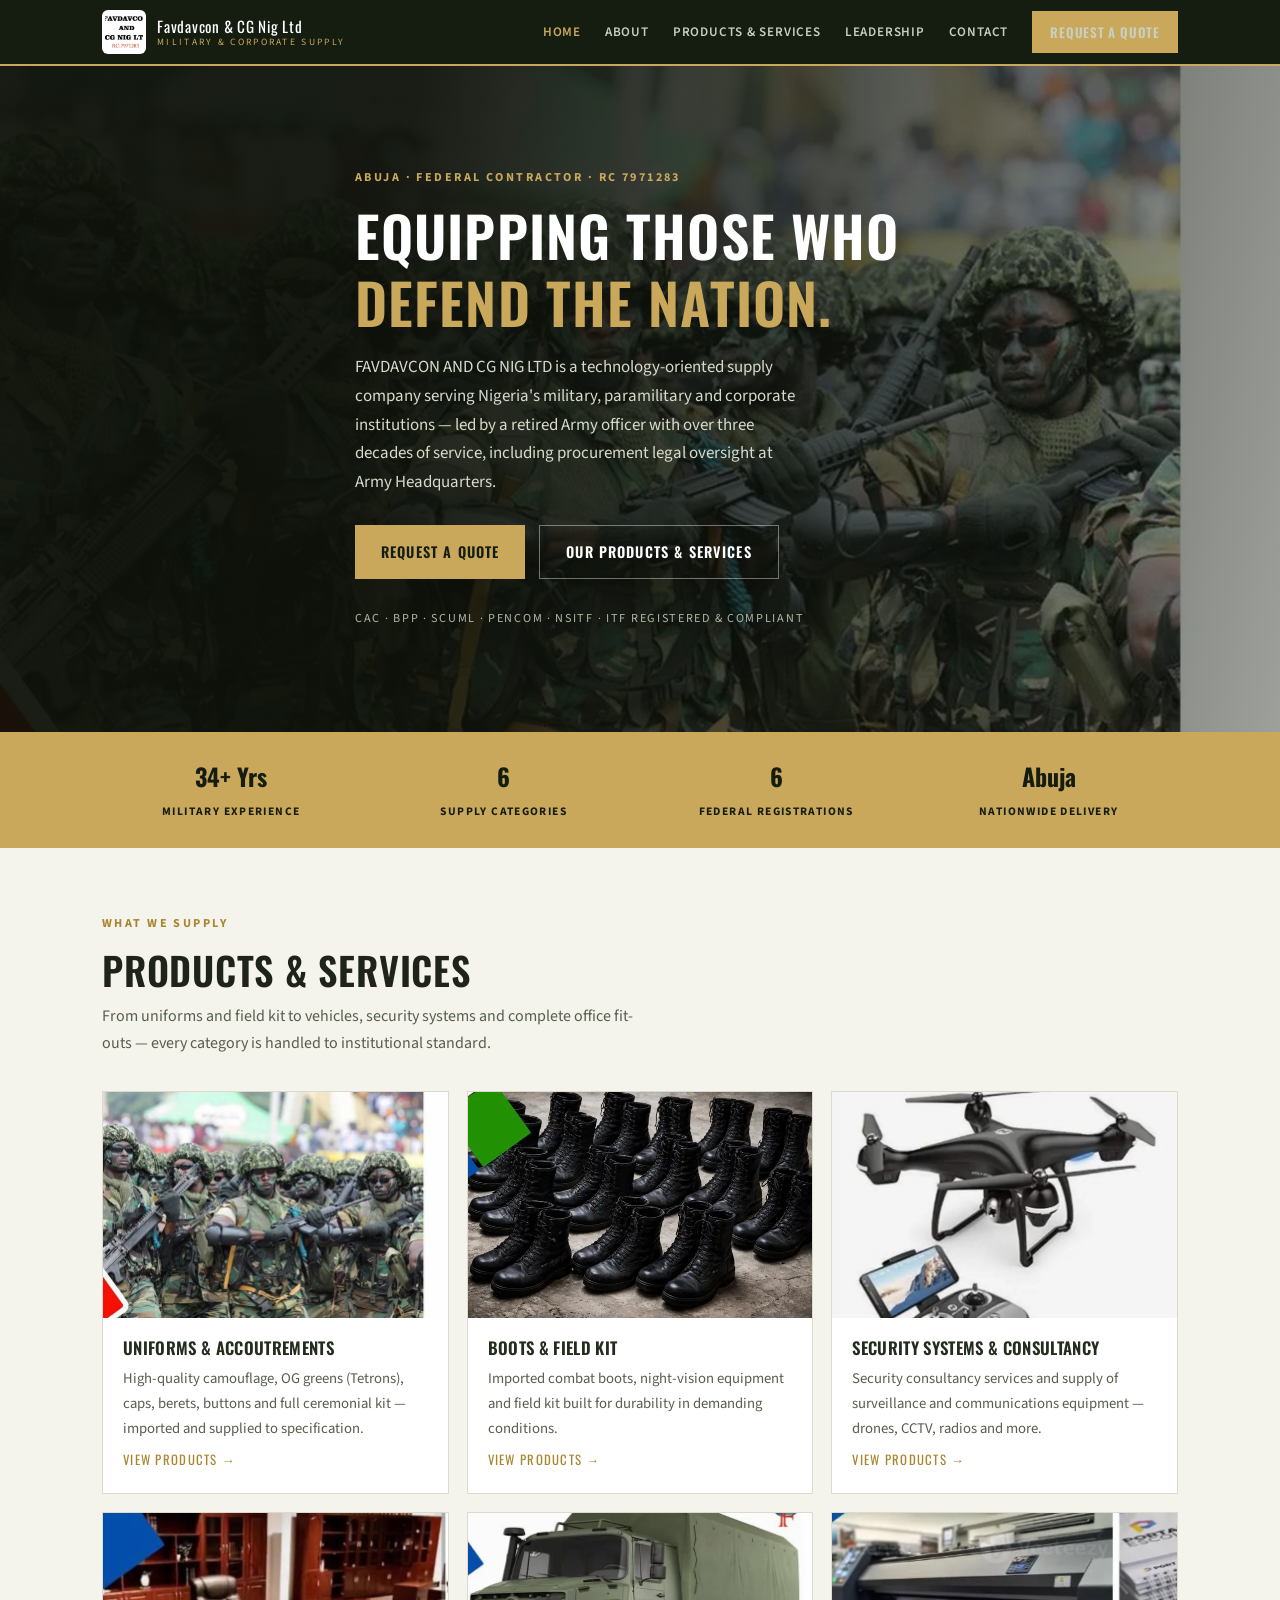
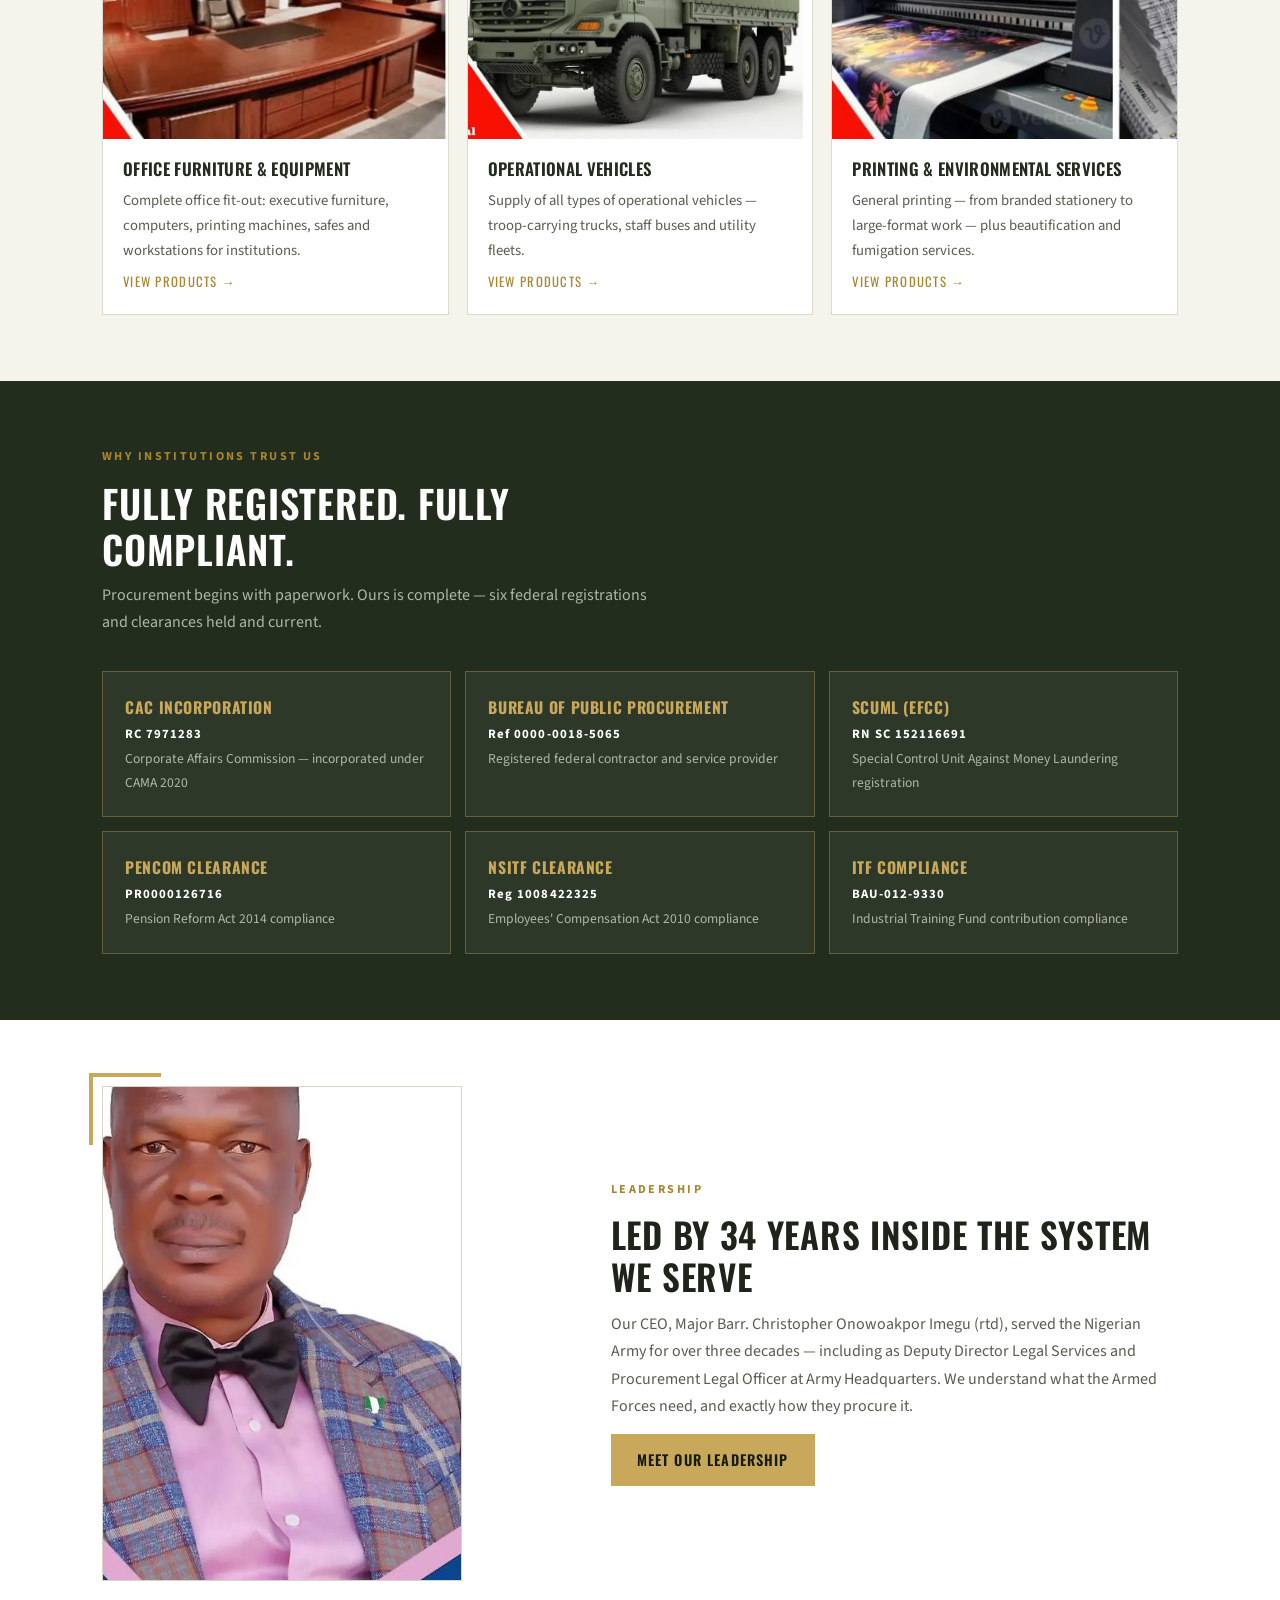
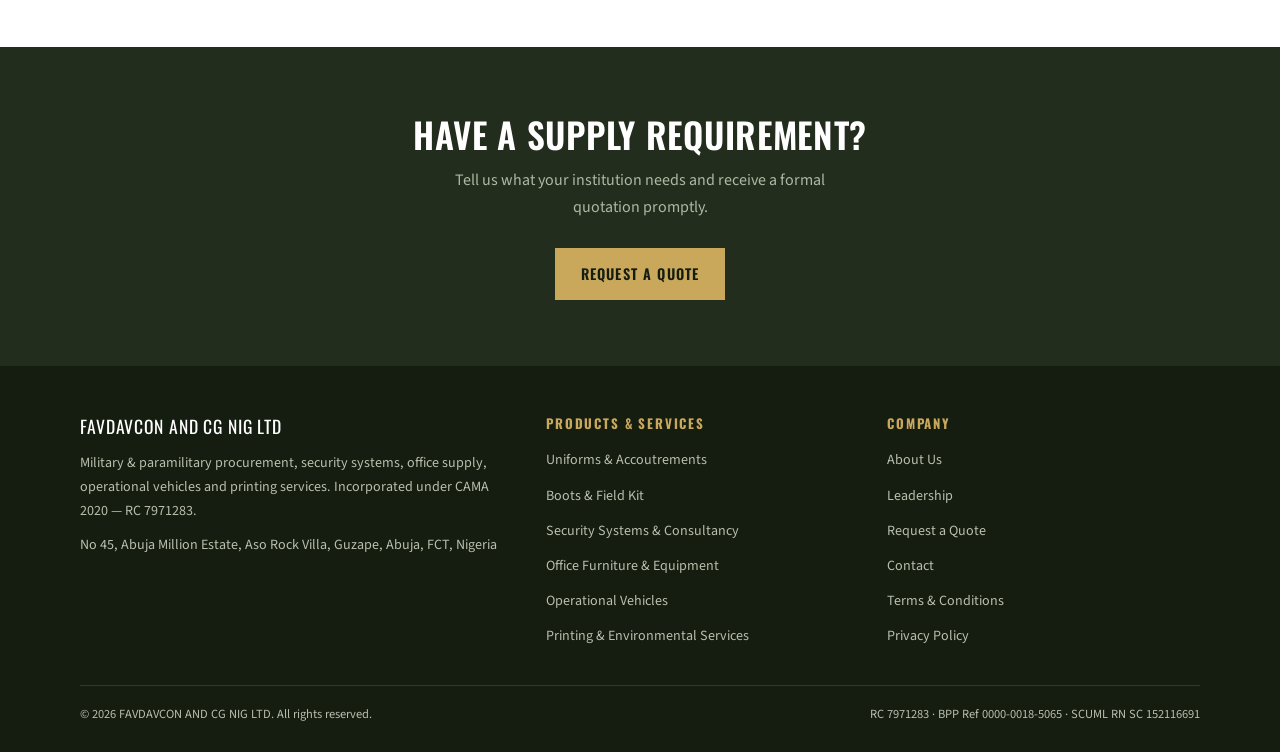
==== index.html @ 27f1bf99 "FAVDAVCON corporate website — 15 pages, product catalog, quote system" ====
<!DOCTYPE html><html lang="en"><head><meta charset="UTF-8">
<meta name="viewport" content="width=device-width, initial-scale=1.0">
<title>FAVDAVCON AND CG NIG LTD — Military & Corporate Supply, Abuja</title><meta name="description" content="Military and paramilitary procurement, security systems, office supply, operational vehicles and printing services. RC 7971283, BPP-registered federal contractor in Abuja.">
<link rel="preconnect" href="https://fonts.googleapis.com"><link rel="preconnect" href="https://fonts.gstatic.com" crossorigin>
<link href="https://fonts.googleapis.com/css2?family=Oswald:wght@500;600&family=Source+Sans+3:wght@400;600;700&display=swap" rel="stylesheet">
<link rel="stylesheet" href="styles.css">
<link rel="icon" href="img/logo.webp">
</head><body>
<header class="top"><div class="top-in">
<a class="brand" href="index.html"><span class="lg"><img src="img/logo.webp" alt="FAVDAVCON AND CG NIG LTD logo"></span>
<span class="brand-name">Favdavcon &amp; CG Nig Ltd<small>Military &amp; Corporate Supply</small></span></a>
<nav><ul class="nav-links"><li><a href="index.html" class="on">Home</a></li><li><a href="about.html" class="">About</a></li><li><a href="products.html" class="">Products & Services</a></li><li><a href="leadership.html" class="">Leadership</a></li><li><a href="contact.html" class="">Contact</a></li><li><a class="btn" style="padding:10px 18px" href="quote.html">Request a Quote</a></li></ul>
<button class="burger" aria-label="Menu" onclick="document.getElementById('mnav').classList.toggle('open')">&#9776;</button></nav></div>
<div class="mnav" id="mnav"><a href="index.html">Home</a><a href="about.html">About</a><a href="products.html">Products & Services</a><a href="leadership.html">Leadership</a><a href="contact.html">Contact</a><a class="sub" href="uniforms.html">Uniforms & Accoutrements</a><a class="sub" href="boots-field-kit.html">Boots & Field Kit</a><a class="sub" href="security-systems.html">Security Systems & Consultancy</a><a class="sub" href="office-supply.html">Office Furniture & Equipment</a><a class="sub" href="vehicles.html">Operational Vehicles</a><a class="sub" href="printing-services.html">Printing & Environmental Services</a><a href="quote.html" style="color:var(--gold)">Request a Quote</a></div></header>

<section class="hero"><div class="wrap">
<span class="eyebrow" style="color:var(--gold)">Abuja · Federal Contractor · RC 7971283</span>
<h1>Equipping those who <em>defend the nation.</em></h1>
<p>FAVDAVCON AND CG NIG LTD is a technology-oriented supply company serving Nigeria's military, paramilitary and corporate institutions — led by a retired Army officer with over three decades of service, including procurement legal oversight at Army Headquarters.</p>
<div class="hero-cta"><a class="btn" href="quote.html">Request a Quote</a><a class="btn btn-line" href="products.html">Our Products &amp; Services</a></div>
<div class="hero-reg">CAC · BPP · SCUML · PenCom · NSITF · ITF Registered &amp; Compliant</div>
</div></section>
<div class="band"><div class="band-in">
<div><b>34+ Yrs</b><span>Military Experience</span></div>
<div><b>6</b><span>Supply Categories</span></div>
<div><b>6</b><span>Federal Registrations</span></div>
<div><b>Abuja</b><span>Nationwide Delivery</span></div>
</div></div>
<section class="sec"><div class="wrap">
<div class="sec-head"><span class="eyebrow">What We Supply</span><h2>Products &amp; Services</h2>
<p>From uniforms and field kit to vehicles, security systems and complete office fit-outs — every category is handled to institutional standard.</p></div>
<div class="grid g3"><a class="card" href="uniforms.html"><div class="im"><img src="img/camo.webp" alt="Uniforms & Accoutrements" loading="lazy"></div>
<div class="bd"><h3>Uniforms & Accoutrements</h3><p>High-quality camouflage, OG greens (Tetrons), caps, berets, buttons and full ceremonial kit — imported and supplied to specification.</p><span class="go">View Products →</span></div></a><a class="card" href="boots-field-kit.html"><div class="im"><img src="img/boots.webp" alt="Boots & Field Kit" loading="lazy"></div>
<div class="bd"><h3>Boots & Field Kit</h3><p>Imported combat boots, night-vision equipment and field kit built for durability in demanding conditions.</p><span class="go">View Products →</span></div></a><a class="card" href="security-systems.html"><div class="im"><img src="img/drone.webp" alt="Security Systems & Consultancy" loading="lazy"></div>
<div class="bd"><h3>Security Systems & Consultancy</h3><p>Security consultancy services and supply of surveillance and communications equipment — drones, CCTV, radios and more.</p><span class="go">View Products →</span></div></a><a class="card" href="office-supply.html"><div class="im"><img src="img/desk1.webp" alt="Office Furniture & Equipment" loading="lazy"></div>
<div class="bd"><h3>Office Furniture & Equipment</h3><p>Complete office fit-out: executive furniture, computers, printing machines, safes and workstations for institutions.</p><span class="go">View Products →</span></div></a><a class="card" href="vehicles.html"><div class="im"><img src="img/truck.webp" alt="Operational Vehicles" loading="lazy"></div>
<div class="bd"><h3>Operational Vehicles</h3><p>Supply of all types of operational vehicles — troop-carrying trucks, staff buses and utility fleets.</p><span class="go">View Products →</span></div></a><a class="card" href="printing-services.html"><div class="im"><img src="img/printer.webp" alt="Printing & Environmental Services" loading="lazy"></div>
<div class="bd"><h3>Printing & Environmental Services</h3><p>General printing — from branded stationery to large-format work — plus beautification and fumigation services.</p><span class="go">View Products →</span></div></a></div>
</div></section>
<section class="sec dark"><div class="wrap">
<div class="sec-head"><span class="eyebrow">Why Institutions Trust Us</span><h2>Fully Registered. Fully Compliant.</h2>
<p>Procurement begins with paperwork. Ours is complete — six federal registrations and clearances held and current.</p></div>
<div class="regs"><div class="reg"><b>CAC Incorporation</b><span class="no">RC 7971283</span><p>Corporate Affairs Commission — incorporated under CAMA 2020</p></div><div class="reg"><b>Bureau of Public Procurement</b><span class="no">Ref 0000-0018-5065</span><p>Registered federal contractor and service provider</p></div><div class="reg"><b>SCUML (EFCC)</b><span class="no">RN SC 152116691</span><p>Special Control Unit Against Money Laundering registration</p></div><div class="reg"><b>PenCom Clearance</b><span class="no">PR0000126716</span><p>Pension Reform Act 2014 compliance</p></div><div class="reg"><b>NSITF Clearance</b><span class="no">Reg 1008422325</span><p>Employees' Compensation Act 2010 compliance</p></div><div class="reg"><b>ITF Compliance</b><span class="no">BAU-012-9330</span><p>Industrial Training Fund contribution compliance</p></div></div>
</div></section>
<section class="sec white"><div class="wrap split">
<div class="portrait"><img src="img/ceo.webp" alt="Major Barr. Christopher Onowoakpor Imegu (rtd), CEO"></div>
<div><span class="eyebrow">Leadership</span>
<h2 style="font-size:clamp(1.5rem,3.6vw,2.2rem)">Led by 34 years inside the system we serve</h2>
<p style="color:var(--ink-soft);margin:14px 0">Our CEO, Major Barr. Christopher Onowoakpor Imegu (rtd), served the Nigerian Army for over three decades — including as Deputy Director Legal Services and Procurement Legal Officer at Army Headquarters. We understand what the Armed Forces need, and exactly how they procure it.</p>
<a class="btn" href="leadership.html">Meet Our Leadership</a></div>
</div></section>
<section class="sec dark" style="text-align:center"><div class="wrap">
<h2 style="font-size:clamp(1.5rem,4vw,2.2rem)">Have a supply requirement?</h2>
<p style="color:var(--muted);margin:12px auto 26px;max-width:52ch">Tell us what your institution needs and receive a formal quotation promptly.</p>
<a class="btn" href="quote.html">Request a Quote</a>
</div></section>
<footer><div class="f-grid">
<div><div class="f-brand">FAVDAVCON AND CG NIG LTD</div>
<p>Military &amp; paramilitary procurement, security systems, office supply, operational vehicles and printing services. Incorporated under CAMA 2020 — RC 7971283.</p>
<p style="margin-top:10px">No 45, Abuja Million Estate, Aso Rock Villa, Guzape, Abuja, FCT, Nigeria</p></div>
<div><h4>Products &amp; Services</h4><ul><li><a href="uniforms.html">Uniforms & Accoutrements</a></li><li><a href="boots-field-kit.html">Boots & Field Kit</a></li><li><a href="security-systems.html">Security Systems & Consultancy</a></li><li><a href="office-supply.html">Office Furniture & Equipment</a></li><li><a href="vehicles.html">Operational Vehicles</a></li><li><a href="printing-services.html">Printing & Environmental Services</a></li></ul></div>
<div><h4>Company</h4><ul><li><a href="about.html">About Us</a></li><li><a href="leadership.html">Leadership</a></li><li><a href="quote.html">Request a Quote</a></li><li><a href="contact.html">Contact</a></li><li><a href="terms.html">Terms &amp; Conditions</a></li><li><a href="privacy.html">Privacy Policy</a></li></ul></div></div>
<div class="f-bottom"><span>© 2026 FAVDAVCON AND CG NIG LTD. All rights reserved.</span><span>RC 7971283 · BPP Ref 0000-0018-5065 · SCUML RN SC 152116691</span></div></footer>
</body></html>
---- styles.css ----
:root{--olive:#232D1E;--olive-2:#2E3A27;--dark:#151C10;--gold:#C9A85C;--gold-d:#A9852F;--paper:#F4F3EC;--white:#FFFFFF;--ink:#1E2419;--ink-soft:#565E4E;--muted:#AEB8A2;
--disp:'Oswald',sans-serif;--body:'Source Sans 3',sans-serif}
*,*::before,*::after{box-sizing:border-box;margin:0;padding:0}
html{scroll-behavior:smooth}
body{background:var(--paper);color:var(--ink);font-family:var(--body);line-height:1.7;-webkit-font-smoothing:antialiased}
img{display:block;max-width:100%}a{color:inherit}
h1,h2,h3{font-family:var(--disp);font-weight:600;line-height:1.2;letter-spacing:.02em;text-transform:uppercase}
.wrap{max-width:1120px;margin:0 auto;padding:0 22px}
.eyebrow{color:var(--gold-d);font-weight:700;font-size:.76rem;letter-spacing:.2em;text-transform:uppercase;display:block;margin-bottom:12px}
.btn{display:inline-flex;align-items:center;gap:8px;background:var(--gold);color:var(--dark);font-family:var(--disp);font-weight:600;font-size:.9rem;letter-spacing:.08em;text-transform:uppercase;padding:14px 26px;text-decoration:none;border:none;cursor:pointer;transition:background .15s,transform .15s}
.btn:hover{background:#DDBE74;transform:translateY(-2px)}
.btn-line{background:transparent;color:var(--white);border:1px solid rgba(255,255,255,.4)}
.btn-line:hover{background:rgba(255,255,255,.08)}
.top{position:sticky;top:0;z-index:80;background:var(--dark);border-bottom:2px solid var(--gold)}
.top-in{max-width:1120px;margin:0 auto;display:flex;align-items:center;justify-content:space-between;gap:12px;padding:10px 22px}
.brand{display:flex;align-items:center;gap:11px;text-decoration:none;color:var(--white)}
.brand .lg{background:var(--white);border-radius:6px;padding:3px;width:44px;height:44px;display:flex;align-items:center;justify-content:center;flex:none}
.brand .lg img{max-height:38px;width:auto}
.brand-name{font-family:var(--disp);font-size:.95rem;line-height:1.25;letter-spacing:.05em}
.brand-name small{display:block;font-family:var(--body);font-size:.6rem;letter-spacing:.24em;color:var(--gold);text-transform:uppercase}
.nav-links{display:none;gap:24px;list-style:none;align-items:center}
.nav-links>li{position:relative}
.nav-links a{text-decoration:none;font-weight:600;font-size:.82rem;letter-spacing:.06em;color:#C9CFC0;text-transform:uppercase;padding:8px 0}
.nav-links a:hover,.nav-links a.on{color:var(--gold)}
.burger{background:none;border:1px solid var(--gold);color:var(--gold);font-size:1.4rem;line-height:1;cursor:pointer;padding:6px 11px}
.mnav{display:none;background:var(--olive);border-top:1px solid rgba(255,255,255,.1)}
.mnav.open{display:block}
.mnav a{display:block;padding:14px 22px;text-decoration:none;color:#E7EADF;font-weight:600;font-size:.9rem;border-bottom:1px solid rgba(255,255,255,.07)}
.mnav a:hover{color:var(--gold)}
.mnav .sub{padding-left:40px;font-size:.83rem;color:var(--muted)}
@media(min-width:980px){.nav-links{display:flex}.burger,.mnav{display:none!important}}
.hero{position:relative;isolation:isolate;min-height:74vh;display:flex;align-items:center;padding:64px 0;color:var(--white)}
.hero::before{content:"";position:absolute;inset:0;z-index:-2;background:url('img/hero.webp') center 30%/cover no-repeat}
.hero::after{content:"";position:absolute;inset:0;z-index:-1;background:linear-gradient(100deg,rgba(13,17,9,.95) 30%,rgba(13,17,9,.75) 58%,rgba(21,28,16,.42))}
.hero h1{font-size:clamp(2rem,5.2vw,3.5rem);max-width:19ch}
.hero h1 em{font-style:normal;color:var(--gold)}
.hero p{color:#D6DBCB;font-size:1.06rem;max-width:56ch;margin:18px 0 28px}
.hero-cta{display:flex;gap:14px;flex-wrap:wrap}
.hero-reg{margin-top:30px;font-size:.76rem;letter-spacing:.14em;text-transform:uppercase;color:var(--muted)}
.band{background:var(--gold)}
.band-in{max-width:1120px;margin:0 auto;padding:24px 22px;display:grid;grid-template-columns:repeat(2,1fr);gap:14px;text-align:center;color:var(--dark)}
.band b{display:block;font-family:var(--disp);font-size:1.5rem}
.band span{font-size:.72rem;font-weight:700;letter-spacing:.12em;text-transform:uppercase}
@media(min-width:760px){.band-in{grid-template-columns:repeat(4,1fr)}}
.sec{padding:66px 0}
.sec.dark{background:var(--olive);color:var(--white)}
.sec.white{background:var(--white)}
.sec-head{margin-bottom:34px;max-width:70ch}
.sec-head h2{font-size:clamp(1.6rem,4vw,2.4rem)}
.sec-head p{color:var(--ink-soft);margin-top:10px}
.sec.dark .sec-head p{color:var(--muted)}
.grid{display:grid;gap:18px}
@media(min-width:700px){.grid.g2{grid-template-columns:1fr 1fr}.grid.g3{grid-template-columns:repeat(3,1fr)}}
.card{background:var(--white);border:1px solid #DCDACC;text-decoration:none;display:flex;flex-direction:column;transition:transform .18s,box-shadow .18s}
.card:hover{transform:translateY(-4px);box-shadow:0 16px 34px rgba(21,28,16,.16)}
.card .im{aspect-ratio:16/10.5;overflow:hidden;background:#E7E5DA}
.card .im img{width:100%;height:100%;object-fit:cover;transition:transform .3s}
.card:hover .im img{transform:scale(1.05)}
.card .bd{padding:20px 20px 22px;display:flex;flex-direction:column;gap:8px;flex:1}
.card h3{font-size:1.05rem;color:var(--olive)}
.card p{font-size:.92rem;color:var(--ink-soft);flex:1}
.card .go{font-family:var(--disp);font-size:.8rem;letter-spacing:.1em;text-transform:uppercase;color:var(--gold-d)}
.pagehero{background:var(--olive);color:var(--white);padding:58px 0}
.pagehero h1{font-size:clamp(1.9rem,5vw,3rem)}
.pagehero p{color:var(--muted);margin-top:12px;max-width:64ch;font-size:1.03rem}
.crumb{font-size:.78rem;letter-spacing:.1em;text-transform:uppercase;color:var(--gold);margin-bottom:14px}
.crumb a{color:var(--gold);text-decoration:none}.crumb a:hover{text-decoration:underline}
.regs{display:grid;gap:14px}
@media(min-width:760px){.regs{grid-template-columns:repeat(3,1fr)}}
.reg{background:rgba(255,255,255,.05);border:1px solid rgba(201,168,92,.35);padding:22px}
.reg b{font-family:var(--disp);display:block;font-size:.98rem;letter-spacing:.04em;text-transform:uppercase;color:var(--gold)}
.reg .no{font-size:.8rem;letter-spacing:.08em;color:var(--white);margin:4px 0 8px;font-weight:700}
.reg p{font-size:.85rem;color:var(--muted)}
.split{display:grid;gap:36px;align-items:center}
@media(min-width:860px){.split{grid-template-columns:1fr 1.2fr}}
.portrait{position:relative;max-width:360px}
.portrait img{width:100%;border:1px solid #D8D5C6}
.portrait::before{content:"";position:absolute;right:-13px;bottom:-13px;width:80%;height:55%;background:var(--olive);z-index:-1}
.portrait::after{content:"";position:absolute;top:-13px;left:-13px;width:72px;height:72px;border-top:4px solid var(--gold);border-left:4px solid var(--gold)}
.f-card{background:var(--white);border:1px solid #DCDACC;padding:32px 26px;max-width:760px;margin:0 auto}
.f-row{margin-bottom:16px}
.f-row label{display:block;font-family:var(--disp);font-weight:600;font-size:.76rem;letter-spacing:.12em;text-transform:uppercase;color:var(--olive);margin-bottom:7px}
.f-row input,.f-row select,.f-row textarea{width:100%;background:var(--paper);border:1px solid #C9C6B6;color:var(--ink);padding:13px;font-family:var(--body);font-size:1rem}
.f-row textarea{min-height:130px;resize:vertical}
.f-row input:focus,.f-row select:focus,.f-row textarea:focus{border-color:var(--gold-d);outline:none}
.f-note{font-size:.8rem;color:var(--ink-soft);margin-top:14px}
.ccards{display:grid;gap:14px}
@media(min-width:760px){.ccards{grid-template-columns:repeat(3,1fr)}}
.ccard{background:var(--white);border:1px solid #DCDACC;padding:24px;text-align:center}
.ccard h3{font-size:.95rem;color:var(--olive);margin:8px 0 8px}
.ccard p{font-size:.92rem;color:var(--ink-soft)}
.ccard a{font-weight:700;color:var(--gold-d)}
.legal h2{font-size:1.2rem;margin:28px 0 10px;color:var(--olive)}
.legal p,.legal li{color:var(--ink-soft);margin-bottom:12px}.legal ul{padding-left:22px}
footer{background:var(--dark);color:#B9BFAD;padding:46px 22px 26px}
.f-grid{max-width:1120px;margin:0 auto;display:grid;gap:28px}
@media(min-width:760px){.f-grid{grid-template-columns:1.4fr 1fr 1fr}}
footer .f-brand{font-family:var(--disp);font-size:1.1rem;color:var(--white);letter-spacing:.05em;text-transform:uppercase;margin-bottom:10px}
footer p,footer a{font-size:.88rem}
footer a{color:#B9BFAD;text-decoration:none}footer a:hover{color:var(--gold)}
footer h4{font-family:var(--disp);color:var(--gold);font-size:.82rem;letter-spacing:.14em;text-transform:uppercase;margin-bottom:12px}
footer li{list-style:none;margin-bottom:8px}
.f-bottom{max-width:1120px;margin:28px auto 0;padding-top:18px;border-top:1px solid rgba(255,255,255,.12);font-size:.78rem;display:flex;flex-wrap:wrap;gap:10px;justify-content:space-between}
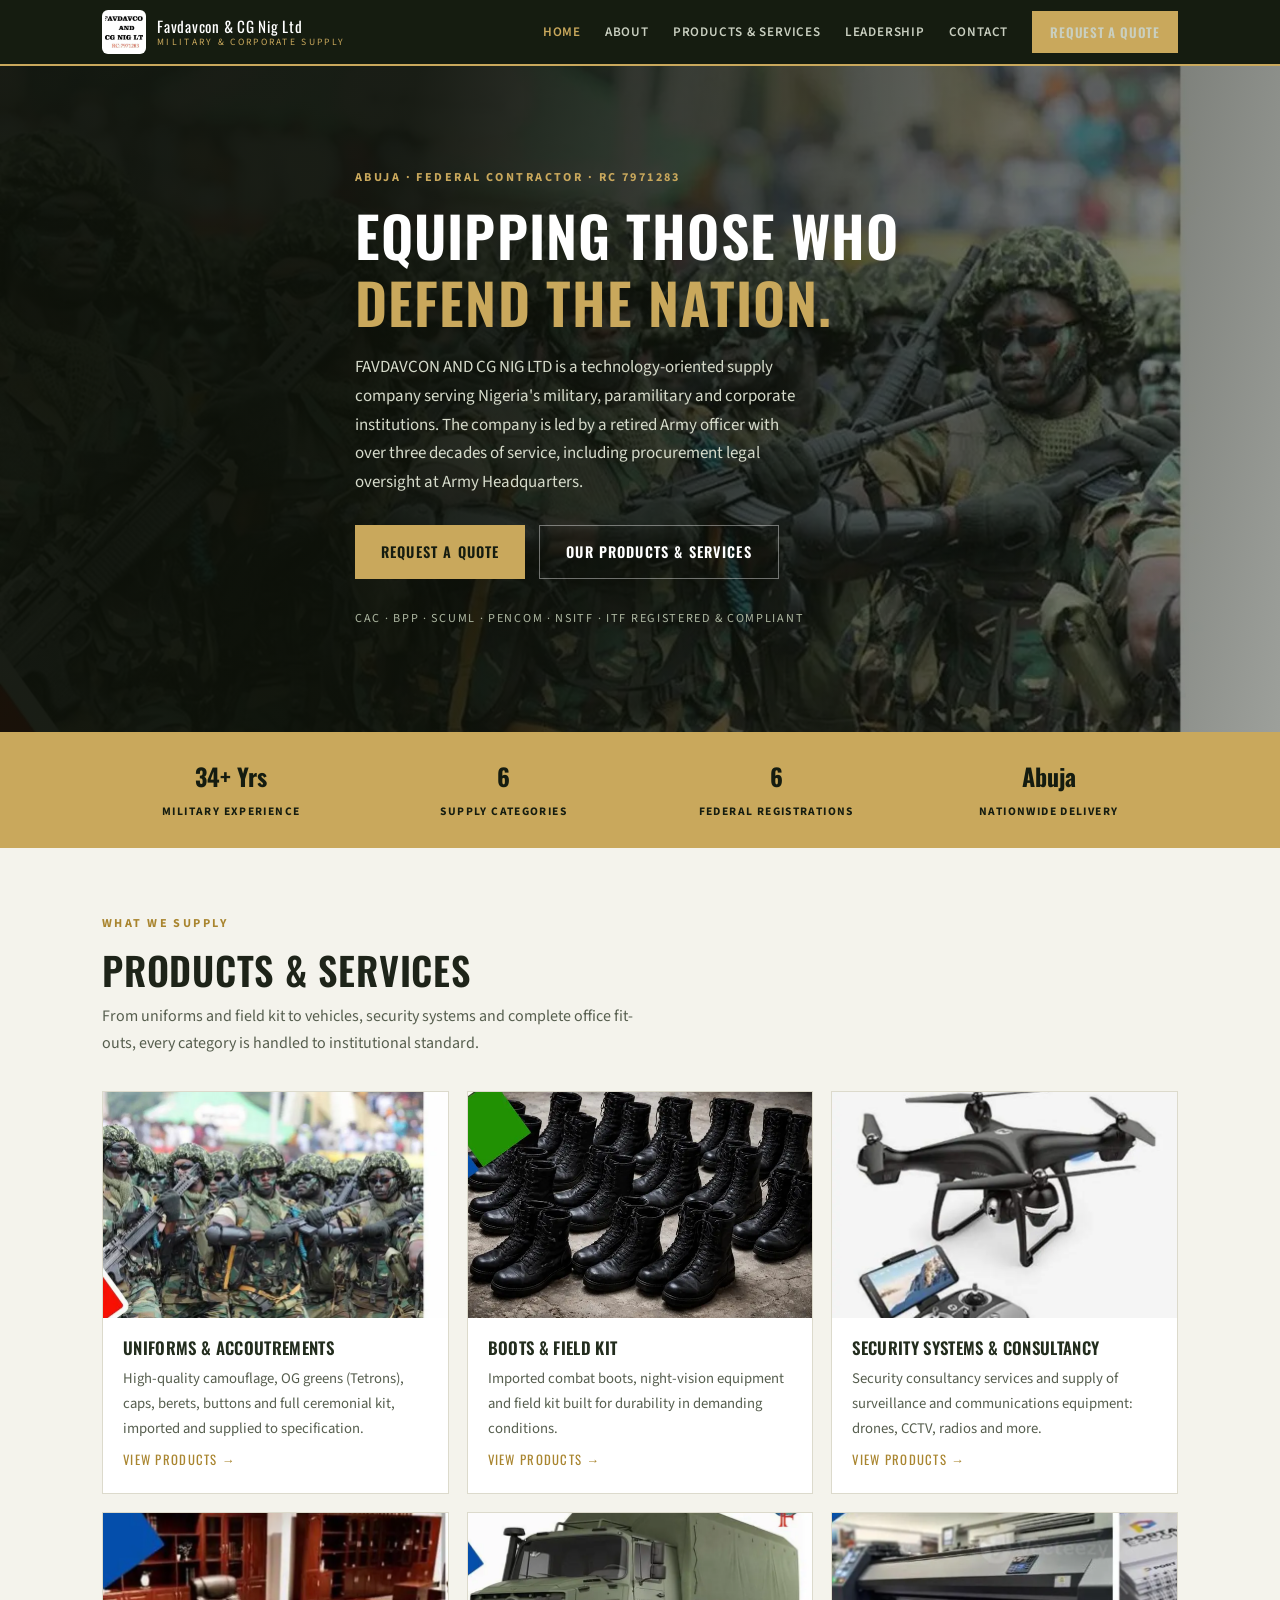
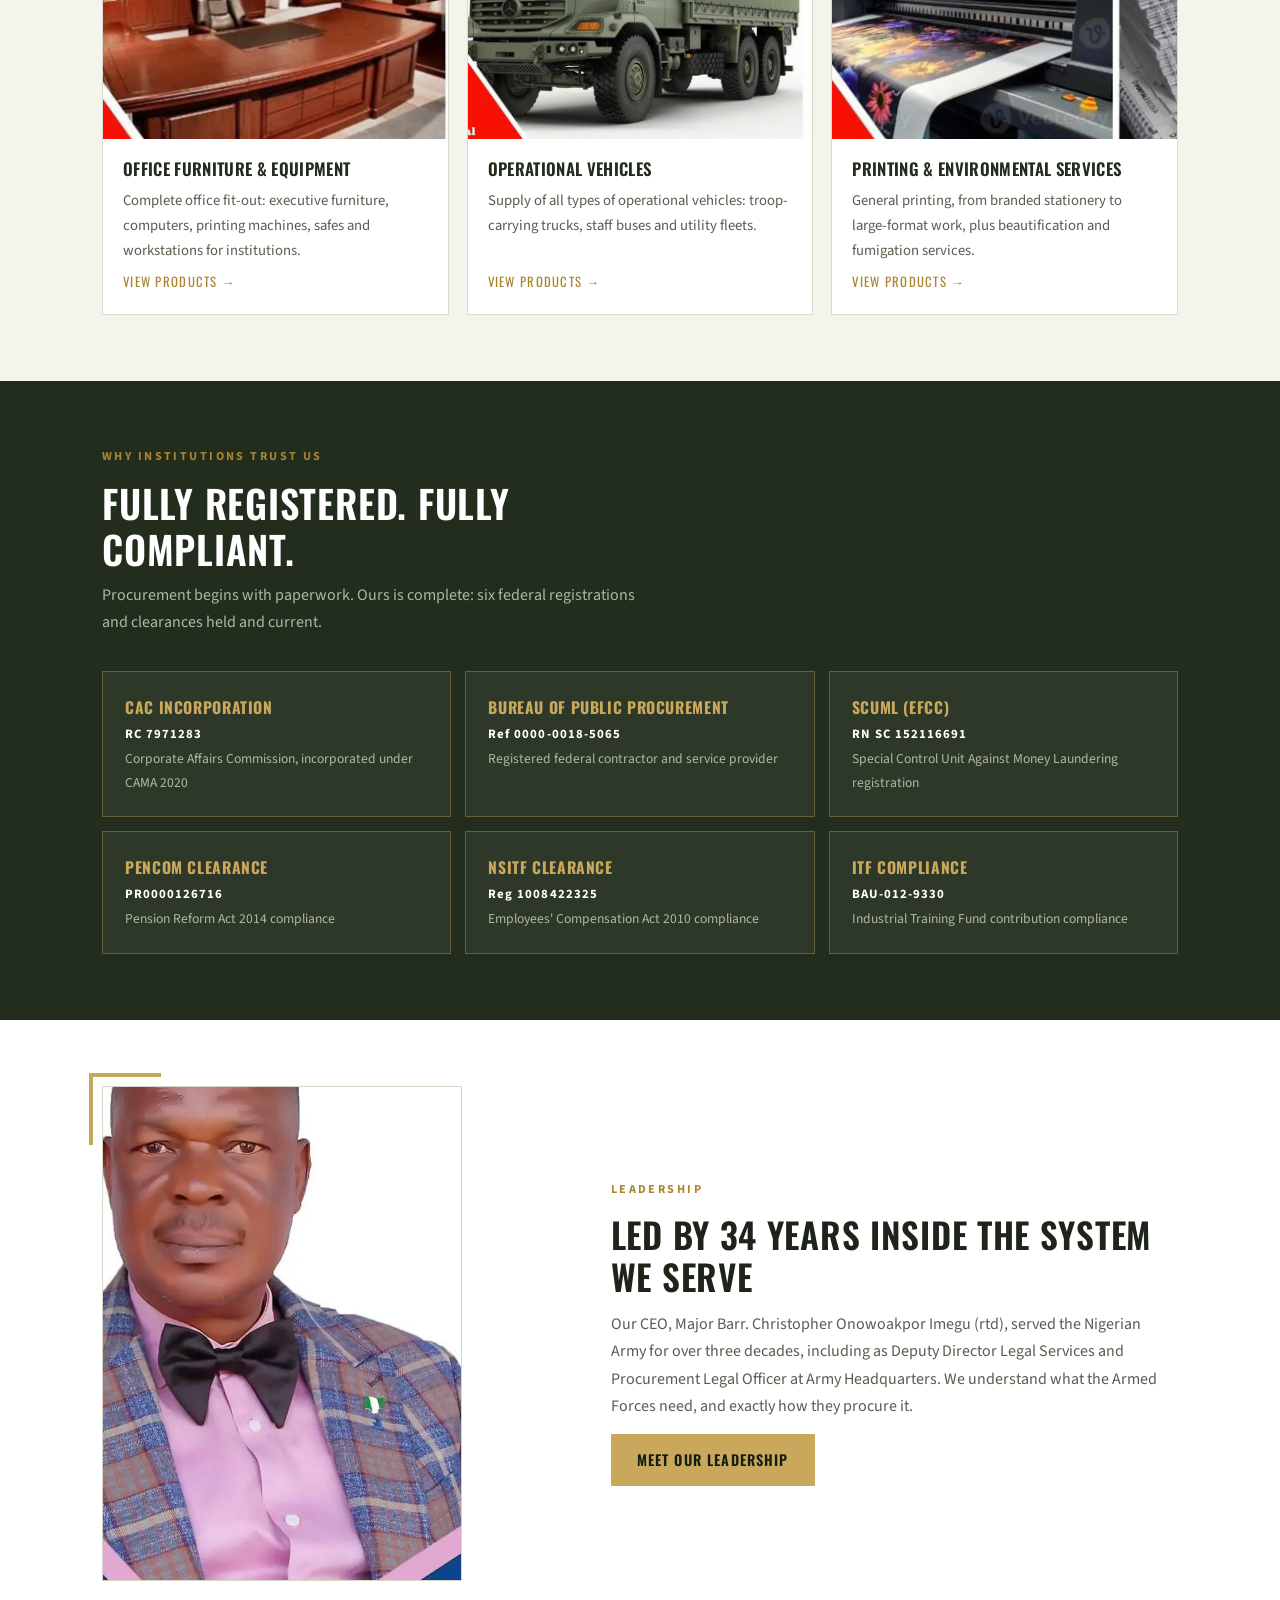
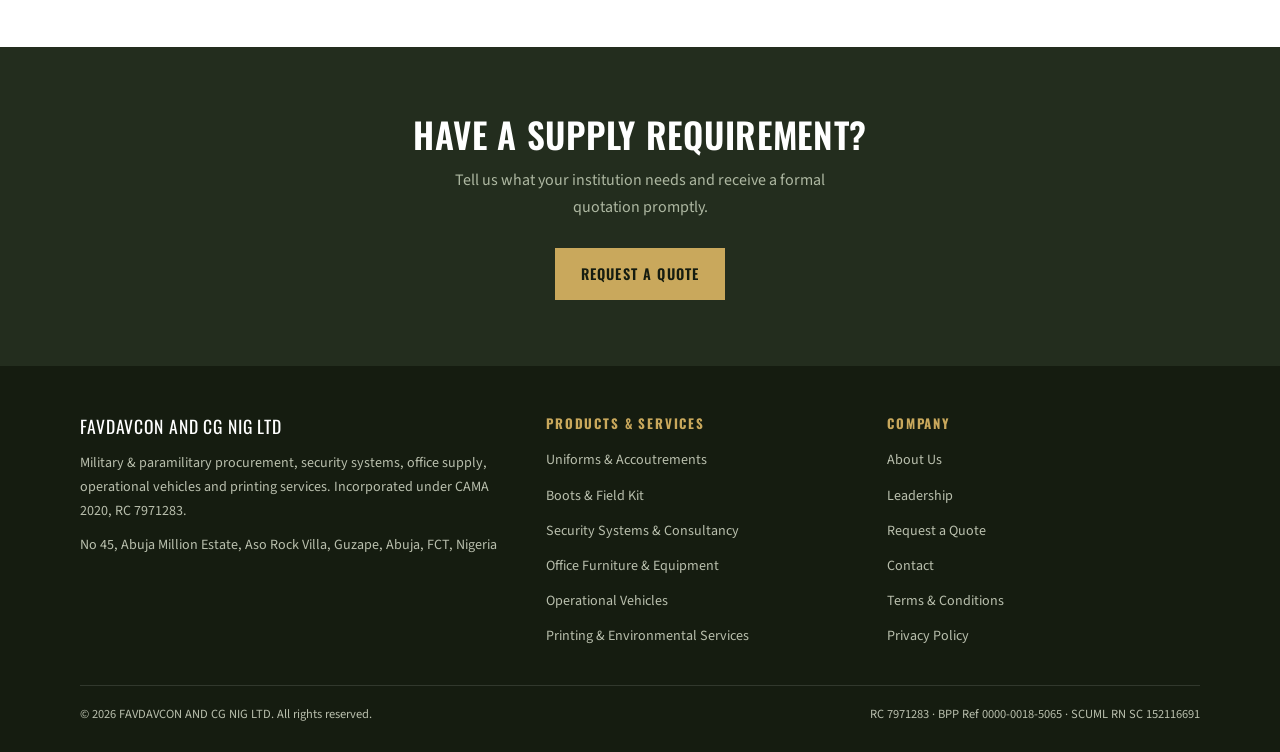
==== commit c0cfc265: "Remove em dashes across all pages" ====
--- a/index.html
+++ b/index.html
@@ -1,6 +1,6 @@
 <!DOCTYPE html><html lang="en"><head><meta charset="UTF-8">
 <meta name="viewport" content="width=device-width, initial-scale=1.0">
-<title>FAVDAVCON AND CG NIG LTD — Military & Corporate Supply, Abuja</title><meta name="description" content="Military and paramilitary procurement, security systems, office supply, operational vehicles and printing services. RC 7971283, BPP-registered federal contractor in Abuja.">
+<title>FAVDAVCON AND CG NIG LTD | Military & Corporate Supply, Abuja</title><meta name="description" content="Military and paramilitary procurement, security systems, office supply, operational vehicles and printing services. RC 7971283, BPP-registered federal contractor in Abuja.">
 <link rel="preconnect" href="https://fonts.googleapis.com"><link rel="preconnect" href="https://fonts.gstatic.com" crossorigin>
 <link href="https://fonts.googleapis.com/css2?family=Oswald:wght@500;600&family=Source+Sans+3:wght@400;600;700&display=swap" rel="stylesheet">
 <link rel="stylesheet" href="styles.css">
@@ -16,7 +16,7 @@
 <section class="hero"><div class="wrap">
 <span class="eyebrow" style="color:var(--gold)">Abuja · Federal Contractor · RC 7971283</span>
 <h1>Equipping those who <em>defend the nation.</em></h1>
-<p>FAVDAVCON AND CG NIG LTD is a technology-oriented supply company serving Nigeria's military, paramilitary and corporate institutions — led by a retired Army officer with over three decades of service, including procurement legal oversight at Army Headquarters.</p>
+<p>FAVDAVCON AND CG NIG LTD is a technology-oriented supply company serving Nigeria's military, paramilitary and corporate institutions. The company is led by a retired Army officer with over three decades of service, including procurement legal oversight at Army Headquarters.</p>
 <div class="hero-cta"><a class="btn" href="quote.html">Request a Quote</a><a class="btn btn-line" href="products.html">Our Products &amp; Services</a></div>
 <div class="hero-reg">CAC · BPP · SCUML · PenCom · NSITF · ITF Registered &amp; Compliant</div>
 </div></section>
@@ -28,25 +28,25 @@
 </div></div>
 <section class="sec"><div class="wrap">
 <div class="sec-head"><span class="eyebrow">What We Supply</span><h2>Products &amp; Services</h2>
-<p>From uniforms and field kit to vehicles, security systems and complete office fit-outs — every category is handled to institutional standard.</p></div>
+<p>From uniforms and field kit to vehicles, security systems and complete office fit-outs, every category is handled to institutional standard.</p></div>
 <div class="grid g3"><a class="card" href="uniforms.html"><div class="im"><img src="img/camo.webp" alt="Uniforms & Accoutrements" loading="lazy"></div>
-<div class="bd"><h3>Uniforms & Accoutrements</h3><p>High-quality camouflage, OG greens (Tetrons), caps, berets, buttons and full ceremonial kit — imported and supplied to specification.</p><span class="go">View Products →</span></div></a><a class="card" href="boots-field-kit.html"><div class="im"><img src="img/boots.webp" alt="Boots & Field Kit" loading="lazy"></div>
+<div class="bd"><h3>Uniforms & Accoutrements</h3><p>High-quality camouflage, OG greens (Tetrons), caps, berets, buttons and full ceremonial kit, imported and supplied to specification.</p><span class="go">View Products →</span></div></a><a class="card" href="boots-field-kit.html"><div class="im"><img src="img/boots.webp" alt="Boots & Field Kit" loading="lazy"></div>
 <div class="bd"><h3>Boots & Field Kit</h3><p>Imported combat boots, night-vision equipment and field kit built for durability in demanding conditions.</p><span class="go">View Products →</span></div></a><a class="card" href="security-systems.html"><div class="im"><img src="img/drone.webp" alt="Security Systems & Consultancy" loading="lazy"></div>
-<div class="bd"><h3>Security Systems & Consultancy</h3><p>Security consultancy services and supply of surveillance and communications equipment — drones, CCTV, radios and more.</p><span class="go">View Products →</span></div></a><a class="card" href="office-supply.html"><div class="im"><img src="img/desk1.webp" alt="Office Furniture & Equipment" loading="lazy"></div>
+<div class="bd"><h3>Security Systems & Consultancy</h3><p>Security consultancy services and supply of surveillance and communications equipment: drones, CCTV, radios and more.</p><span class="go">View Products →</span></div></a><a class="card" href="office-supply.html"><div class="im"><img src="img/desk1.webp" alt="Office Furniture & Equipment" loading="lazy"></div>
 <div class="bd"><h3>Office Furniture & Equipment</h3><p>Complete office fit-out: executive furniture, computers, printing machines, safes and workstations for institutions.</p><span class="go">View Products →</span></div></a><a class="card" href="vehicles.html"><div class="im"><img src="img/truck.webp" alt="Operational Vehicles" loading="lazy"></div>
-<div class="bd"><h3>Operational Vehicles</h3><p>Supply of all types of operational vehicles — troop-carrying trucks, staff buses and utility fleets.</p><span class="go">View Products →</span></div></a><a class="card" href="printing-services.html"><div class="im"><img src="img/printer.webp" alt="Printing & Environmental Services" loading="lazy"></div>
-<div class="bd"><h3>Printing & Environmental Services</h3><p>General printing — from branded stationery to large-format work — plus beautification and fumigation services.</p><span class="go">View Products →</span></div></a></div>
+<div class="bd"><h3>Operational Vehicles</h3><p>Supply of all types of operational vehicles: troop-carrying trucks, staff buses and utility fleets.</p><span class="go">View Products →</span></div></a><a class="card" href="printing-services.html"><div class="im"><img src="img/printer.webp" alt="Printing & Environmental Services" loading="lazy"></div>
+<div class="bd"><h3>Printing & Environmental Services</h3><p>General printing, from branded stationery to large-format work, plus beautification and fumigation services.</p><span class="go">View Products →</span></div></a></div>
 </div></section>
 <section class="sec dark"><div class="wrap">
 <div class="sec-head"><span class="eyebrow">Why Institutions Trust Us</span><h2>Fully Registered. Fully Compliant.</h2>
-<p>Procurement begins with paperwork. Ours is complete — six federal registrations and clearances held and current.</p></div>
-<div class="regs"><div class="reg"><b>CAC Incorporation</b><span class="no">RC 7971283</span><p>Corporate Affairs Commission — incorporated under CAMA 2020</p></div><div class="reg"><b>Bureau of Public Procurement</b><span class="no">Ref 0000-0018-5065</span><p>Registered federal contractor and service provider</p></div><div class="reg"><b>SCUML (EFCC)</b><span class="no">RN SC 152116691</span><p>Special Control Unit Against Money Laundering registration</p></div><div class="reg"><b>PenCom Clearance</b><span class="no">PR0000126716</span><p>Pension Reform Act 2014 compliance</p></div><div class="reg"><b>NSITF Clearance</b><span class="no">Reg 1008422325</span><p>Employees' Compensation Act 2010 compliance</p></div><div class="reg"><b>ITF Compliance</b><span class="no">BAU-012-9330</span><p>Industrial Training Fund contribution compliance</p></div></div>
+<p>Procurement begins with paperwork. Ours is complete: six federal registrations and clearances held and current.</p></div>
+<div class="regs"><div class="reg"><b>CAC Incorporation</b><span class="no">RC 7971283</span><p>Corporate Affairs Commission, incorporated under CAMA 2020</p></div><div class="reg"><b>Bureau of Public Procurement</b><span class="no">Ref 0000-0018-5065</span><p>Registered federal contractor and service provider</p></div><div class="reg"><b>SCUML (EFCC)</b><span class="no">RN SC 152116691</span><p>Special Control Unit Against Money Laundering registration</p></div><div class="reg"><b>PenCom Clearance</b><span class="no">PR0000126716</span><p>Pension Reform Act 2014 compliance</p></div><div class="reg"><b>NSITF Clearance</b><span class="no">Reg 1008422325</span><p>Employees' Compensation Act 2010 compliance</p></div><div class="reg"><b>ITF Compliance</b><span class="no">BAU-012-9330</span><p>Industrial Training Fund contribution compliance</p></div></div>
 </div></section>
 <section class="sec white"><div class="wrap split">
 <div class="portrait"><img src="img/ceo.webp" alt="Major Barr. Christopher Onowoakpor Imegu (rtd), CEO"></div>
 <div><span class="eyebrow">Leadership</span>
 <h2 style="font-size:clamp(1.5rem,3.6vw,2.2rem)">Led by 34 years inside the system we serve</h2>
-<p style="color:var(--ink-soft);margin:14px 0">Our CEO, Major Barr. Christopher Onowoakpor Imegu (rtd), served the Nigerian Army for over three decades — including as Deputy Director Legal Services and Procurement Legal Officer at Army Headquarters. We understand what the Armed Forces need, and exactly how they procure it.</p>
+<p style="color:var(--ink-soft);margin:14px 0">Our CEO, Major Barr. Christopher Onowoakpor Imegu (rtd), served the Nigerian Army for over three decades, including as Deputy Director Legal Services and Procurement Legal Officer at Army Headquarters. We understand what the Armed Forces need, and exactly how they procure it.</p>
 <a class="btn" href="leadership.html">Meet Our Leadership</a></div>
 </div></section>
 <section class="sec dark" style="text-align:center"><div class="wrap">
@@ -56,7 +56,7 @@
 </div></section>
 <footer><div class="f-grid">
 <div><div class="f-brand">FAVDAVCON AND CG NIG LTD</div>
-<p>Military &amp; paramilitary procurement, security systems, office supply, operational vehicles and printing services. Incorporated under CAMA 2020 — RC 7971283.</p>
+<p>Military &amp; paramilitary procurement, security systems, office supply, operational vehicles and printing services. Incorporated under CAMA 2020, RC 7971283.</p>
 <p style="margin-top:10px">No 45, Abuja Million Estate, Aso Rock Villa, Guzape, Abuja, FCT, Nigeria</p></div>
 <div><h4>Products &amp; Services</h4><ul><li><a href="uniforms.html">Uniforms & Accoutrements</a></li><li><a href="boots-field-kit.html">Boots & Field Kit</a></li><li><a href="security-systems.html">Security Systems & Consultancy</a></li><li><a href="office-supply.html">Office Furniture & Equipment</a></li><li><a href="vehicles.html">Operational Vehicles</a></li><li><a href="printing-services.html">Printing & Environmental Services</a></li></ul></div>
 <div><h4>Company</h4><ul><li><a href="about.html">About Us</a></li><li><a href="leadership.html">Leadership</a></li><li><a href="quote.html">Request a Quote</a></li><li><a href="contact.html">Contact</a></li><li><a href="terms.html">Terms &amp; Conditions</a></li><li><a href="privacy.html">Privacy Policy</a></li></ul></div></div>
